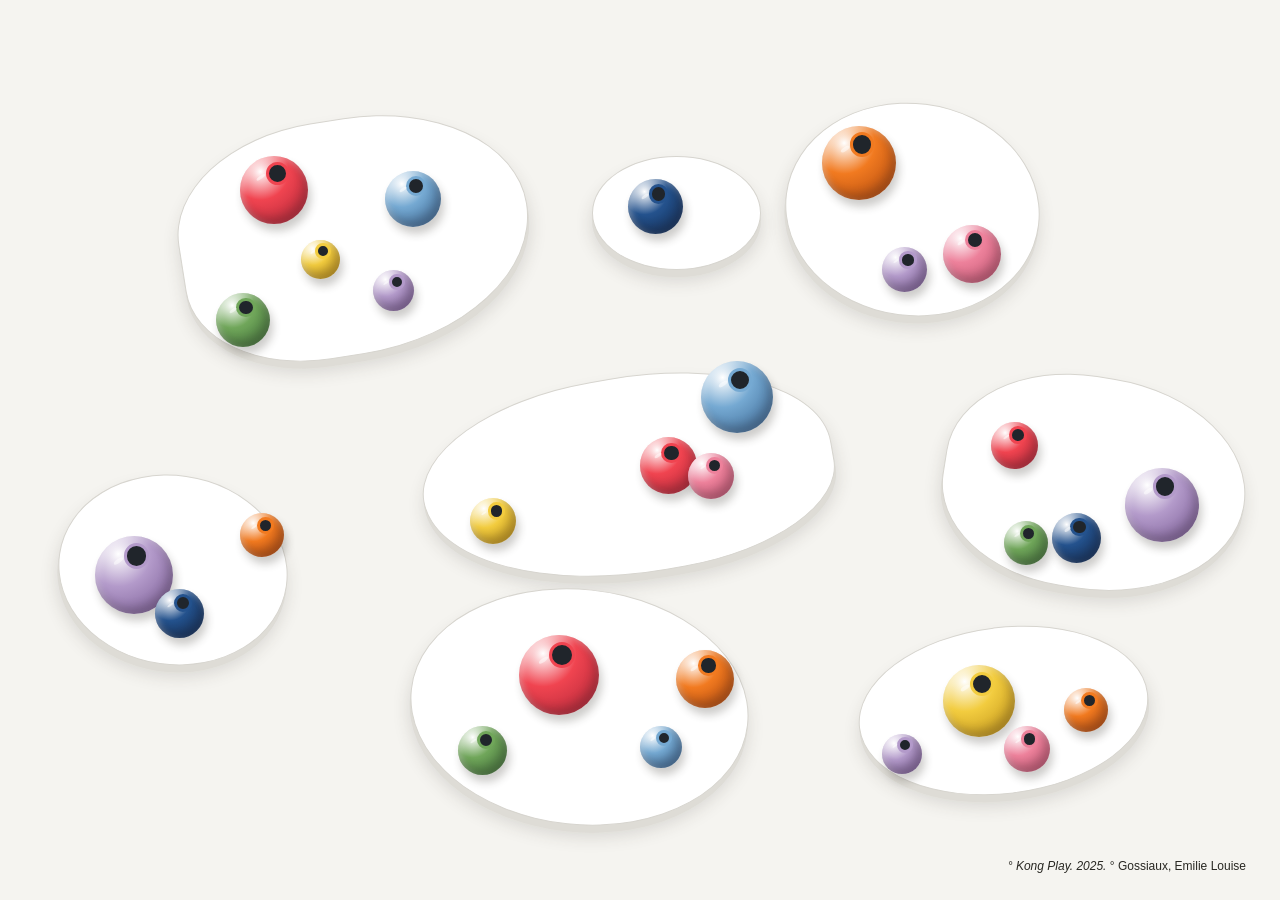
==== index.html @ d913b2a8 "Rename kongplay.html to index.html" ====
<!DOCTYPE html>
<html lang="en">
<head>
  <meta charset="UTF-8">
  <meta name="viewport" content="width=device-width, initial-scale=1.0">
  <title>Kong Play - Interactive Study</title>

  <style>
    /* Basic page style */
    * {
      box-sizing: border-box;
    }

    body {
      margin: 0;
      background: #f2f1ed;
      color: #282722;
      font-family: Arial, Helvetica, sans-serif;
    }

    .page {
      min-height: 100vh;
      padding: 28px 34px 36px;
      position: relative;
      overflow: hidden;
      background: #f5f4f0;
    }

    .note {
      margin: 0;
      font-size: 12px;
      line-height: 1.45;
      letter-spacing: 1px;
    }

    .artwork {
      position: relative;
      width: 100%;
      max-width: 1400px;
      height: 760px;
      margin: 12px auto 0;
    }

    /* White platforms */
    .platform {
      position: absolute;
      background: #fff;
      border: 1px solid #d7d5cf;
      box-shadow: 0 7px 0 #dedcd6, 0 11px 17px rgba(55, 49, 40, 0.15);
    }

    .one {
      width: 29%;
      height: 31%;
      left: 12%;
      top: 8%;
      border-radius: 47% 53% 58% 42%;
      transform: rotate(-9deg);
    }

    .two {
      width: 21%;
      height: 28%;
      left: 62%;
      top: 6%;
      border-radius: 50%;
      transform: rotate(7deg);
    }

    .three {
      width: 14%;
      height: 15%;
      left: 46%;
      top: 13%;
      border-radius: 50%;
    }

    .four {
      width: 34%;
      height: 26%;
      left: 32%;
      top: 42%;
      border-radius: 47% 53% 42% 58%;
      transform: rotate(-10deg);
    }

    .five {
      width: 25%;
      height: 28%;
      left: 75%;
      top: 42%;
      border-radius: 48% 52% 54% 46%;
      transform: rotate(9deg);
    }

    .six {
      width: 28%;
      height: 31%;
      left: 31%;
      top: 70%;
      border-radius: 50%;
      transform: rotate(6deg);
    }

    .seven {
      width: 24%;
      height: 22%;
      left: 68%;
      top: 75%;
      border-radius: 50%;
      transform: rotate(-7deg);
    }

    .eight {
      width: 19%;
      height: 25%;
      left: 2%;
      top: 55%;
      border-radius: 50%;
      transform: rotate(8deg);
    }

    /* Round colorful balls */
    .ball {
      --ball-color: #f04450;
      --dark-color: #a82336;
      position: absolute;
      width: 55px;
      height: 55px;
      border-radius: 50%;
      cursor: pointer;
      background: radial-gradient(circle at 30% 23%, white, var(--ball-color) 40%, var(--dark-color));
      box-shadow: inset -5px -7px 9px rgba(35, 26, 30, 0.23),
                  inset 3px 3px 7px rgba(255, 255, 255, 0.38),
                  3px 7px 8px rgba(47, 42, 35, 0.24);
      transform-origin: center bottom;
    }

    /* Small hole on top of each ball */
    .ball::before {
      content: "";
      position: absolute;
      width: 25%;
      height: 25%;
      left: 37.5%;
      top: 9%;
      border-radius: 50%;
      background: #20252b;
      border: 3px solid var(--ball-color);
    }

    /* Small shine mark */
    .ball::after {
      content: "";
      position: absolute;
      width: 14%;
      height: 5%;
      left: 24%;
      top: 29%;
      border-radius: 50%;
      background: rgba(255, 255, 255, 0.5);
      transform: rotate(-35deg);
    }

    /* Jiggle when the mouse is over a ball */
    .ball:hover {
      animation: jiggle 0.5s infinite;
      z-index: 10;
    }

    @keyframes jiggle {
      0%, 100% { transform: rotate(0); }
      25% { transform: rotate(-7deg) translateY(-3px); }
      50% { transform: rotate(7deg) translateY(-1px); }
      75% { transform: rotate(-4deg) translateY(-2px); }
    }

    /* Ball colors */
    .red { --ball-color: #f04450; --dark-color: #a92335; }
    .pink { --ball-color: #ed819b; --dark-color: #b94f6c; }
    .orange { --ball-color: #f17a20; --dark-color: #a9430c; }
    .yellow { --ball-color: #f2cc3f; --dark-color: #b88a13; }
    .green { --ball-color: #70a65a; --dark-color: #3b6c36; }
    .blue { --ball-color: #75a9d2; --dark-color: #345e8a; }
    .navy { --ball-color: #24528d; --dark-color: #10294f; }
    .purple { --ball-color: #b39aca; --dark-color: #73558e; }

    /* Ball positions */
    .b1 { left: 17%; top: 13%; width: 68px; height: 68px; }
    .b2 { left: 29%; top: 15%; width: 56px; height: 56px; }
    .b3 { left: 22%; top: 24%; width: 39px; height: 39px; }
    .b4 { left: 15%; top: 31%; width: 54px; height: 54px; }
    .b5 { left: 28%; top: 28%; width: 41px; height: 41px; }
    .b6 { left: 65%; top: 9%; width: 74px; height: 74px; }
    .b7 { left: 75%; top: 22%; width: 58px; height: 58px; }
    .b8 { left: 49%; top: 16%; width: 55px; height: 55px; }
    .b9 { left: 50%; top: 50%; width: 57px; height: 57px; }
    .b10 { left: 54%; top: 52%; width: 46px; height: 46px; }
    .b11 { left: 55%; top: 40%; width: 72px; height: 72px; }
    .b12 { left: 36%; top: 58%; width: 46px; height: 46px; }
    .b13 { left: 79%; top: 48%; width: 47px; height: 47px; }
    .b14 { left: 90%; top: 54%; width: 74px; height: 74px; }
    .b15 { left: 84%; top: 60%; width: 49px; height: 50px; }
    .b16 { left: 80%; top: 61%; width: 44px; height: 44px; }
    .b17 { left: 40%; top: 76%; width: 80px; height: 80px; }
    .b18 { left: 53%; top: 78%; width: 58px; height: 58px; }
    .b19 { left: 50%; top: 88%; width: 42px; height: 42px; }
    .b20 { left: 70%; top: 89%; width: 40px; height: 40px; }
    .b21 { left: 75%; top: 80%; width: 72px; height: 72px; }
    .b22 { left: 80%; top: 88%; width: 46px; height: 46px; }
    .b23 { left: 5%; top: 63%; width: 78px; height: 78px; }
    .b24 { left: 10%; top: 70%; width: 49px; height: 49px; }
    .b25 { left: 70%; top: 25%; width: 45px; height: 45px; }
    .b26 { left: 17%; top: 60%; width: 44px; height: 44px; }
    .b27 { left: 85%; top: 83%; width: 44px; height: 44px; }
    .b28 { left: 35%; top: 88%; width: 49px; height: 49px; }

    .footer {
      position: absolute;
      right: 34px;
      bottom: 24px;
      font-size: 12px;
      line-height: 1.6;
    }

    @media (max-width: 700px) {
      .page { padding: 20px 16px 48px; }
      .artwork { height: 900px; min-height: 650px; }
      .footer { right: 16px; bottom: 12px; }
    }
  </style>
</head>
<body>
  <main class="page">
    <p class="note"><br> </p>

    <section class="artwork">
      <!-- White platforms -->
      <div class="platform one"></div>
      <div class="platform two"></div>
      <div class="platform three"></div>
      <div class="platform four"></div>
      <div class="platform five"></div>
      <div class="platform six"></div>
      <div class="platform seven"></div>
      <div class="platform eight"></div>

      <!-- Colorful balls -->
      <div class="ball red b1"></div>
      <div class="ball blue b2"></div>
      <div class="ball yellow b3"></div>
      <div class="ball green b4"></div>
      <div class="ball purple b5"></div>
      <div class="ball orange b6"></div>
      <div class="ball pink b7"></div>
      <div class="ball navy b8"></div>
      <div class="ball red b9"></div>
      <div class="ball pink b10"></div>
      <div class="ball blue b11"></div>
      <div class="ball yellow b12"></div>
      <div class="ball red b13"></div>
      <div class="ball purple b14"></div>
      <div class="ball navy b15"></div>
      <div class="ball green b16"></div>
      <div class="ball red b17"></div>
      <div class="ball orange b18"></div>
      <div class="ball blue b19"></div>
      <div class="ball purple b20"></div>
      <div class="ball yellow b21"></div>
      <div class="ball pink b22"></div>
      <div class="ball purple b23"></div>
      <div class="ball navy b24"></div>
      <div class="ball purple b25"></div>
      <div class="ball orange b26"></div>
      <div class="ball orange b27"></div>
      <div class="ball green b28"></div>
    </section>

    <div class="footer">
      <i><span>° Kong Play. 2025.</span></i>
      <span>° Gossiaux, Emilie Louise </span>
    </div>
  </main>
</body>
</html>
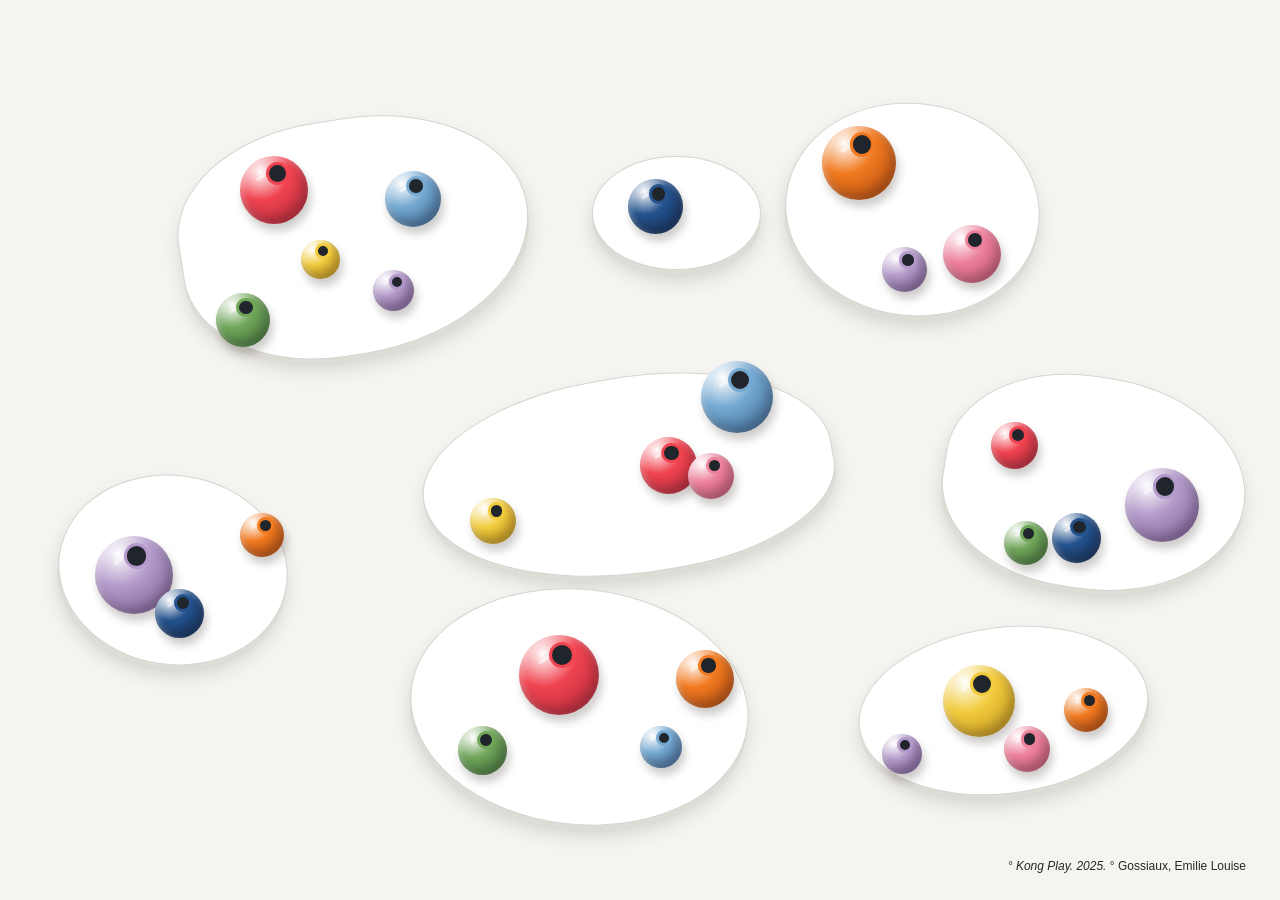
==== commit 9e567ff1: "Add files via upload Paw" ====
--- a/index.html
+++ b/index.html
@@ -4,7 +4,7 @@
   <meta charset="UTF-8">
   <meta name="viewport" content="width=device-width, initial-scale=1.0">
   <title>Kong Play - Interactive Study</title>
-
+  <link rel="stylesheet" href="Kongplay.css">
   <style>
     /* Basic page style */
     * {
@@ -54,7 +54,7 @@
       height: 31%;
       left: 12%;
       top: 8%;
-      border-radius: 47% 53% 58% 42%;
+      border-radius: 47% 53% 58% 47%;
       transform: rotate(-9deg);
     }
 
--- a/Kongplay.css
+++ b/Kongplay.css
@@ -0,0 +1,26 @@
+.ball:hover {
+  z-index: 10;
+  animation: jiggle 560ms ease-in-out infinite;
+}
+
+@keyframes jiggle {
+  0%, 100% {
+    transform: rotate(0deg) translateY(0);
+  }
+
+  20% {
+    transform: rotate(-8deg) translateY(-3px);
+  }
+
+  45% {
+    transform: rotate(7deg) translateY(-1px);
+  }
+
+  70% {
+    transform: rotate(-5deg) translateY(-2px);
+  }
+}
+body  {
+    cursor: crosshair;
+    cursor: url("paw.svg"), auto;
+}
